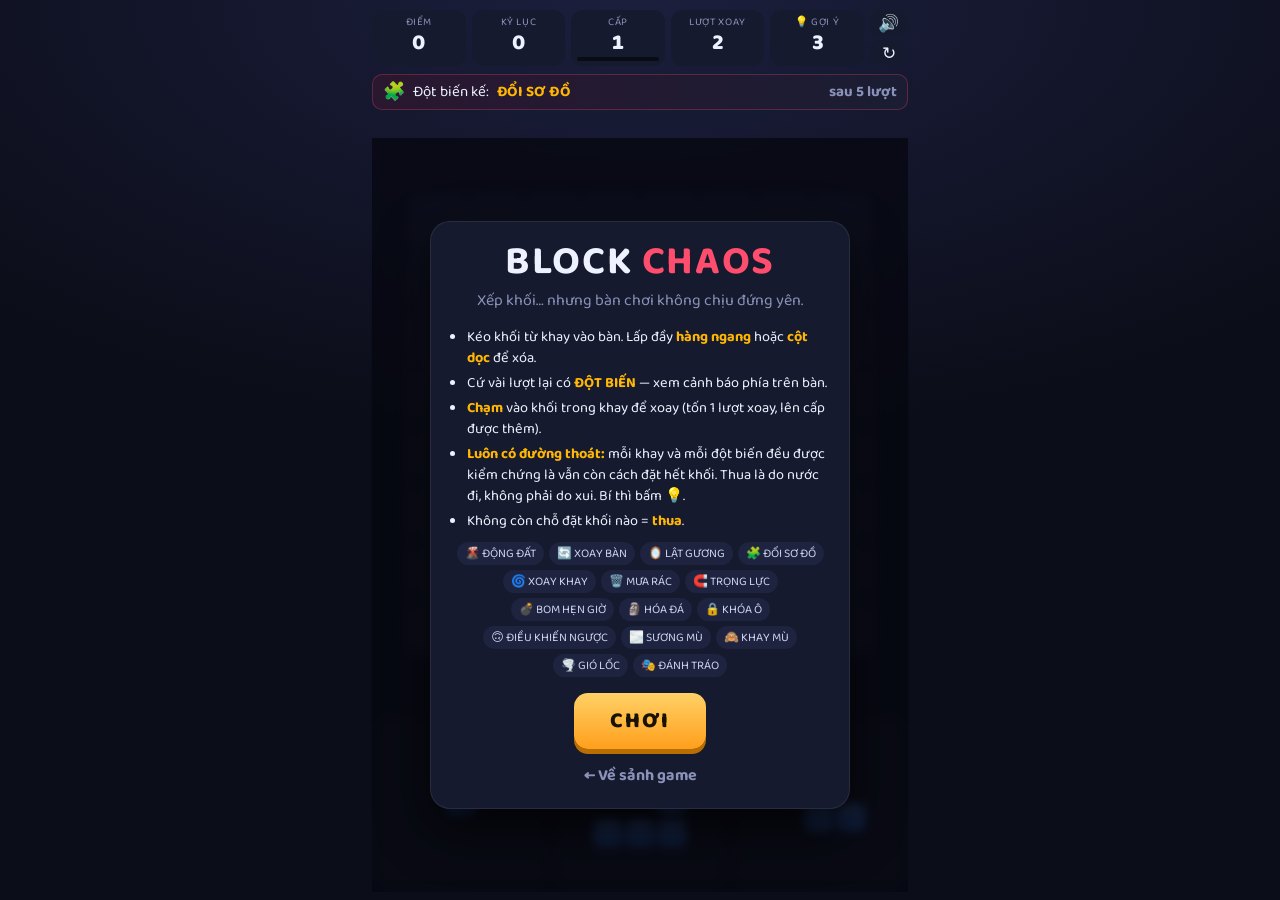
==== public/blockblast/index.html @ 665a6808 "basic game" ====
<!doctype html>
<html lang="vi">
<head>
  <meta charset="utf-8">
  <meta name="viewport" content="width=device-width, initial-scale=1, maximum-scale=1, user-scalable=no">
  <title>Block Chaos</title>
  <link rel="preconnect" href="https://fonts.googleapis.com">
  <link rel="preconnect" href="https://fonts.gstatic.com" crossorigin>
  <link href="https://fonts.googleapis.com/css2?family=Baloo+2:wght@500;700;800&display=swap" rel="stylesheet">
  <link rel="stylesheet" href="style.css">
</head>
<body>
  <div id="app">
    <header class="hud">
      <div class="stat"><span class="lbl">Điểm</span><span class="val" id="score">0</span></div>
      <div class="stat"><span class="lbl">Kỷ lục</span><span class="val" id="best">0</span></div>
      <div class="stat">
        <span class="lbl">Cấp</span><span class="val" id="level">1</span>
        <div class="bar"><i id="levelBar"></i></div>
      </div>
      <div class="stat" title="Chạm vào khối trong khay để xoay (phím R khi đang kéo)">
        <span class="lbl">Lượt xoay</span><span class="val" id="tokens">2</span>
      </div>
      <button class="stat hint" id="hintBtn" title="Chỉ ra một nước đi chắc chắn còn đường thoát">
        <span class="lbl">💡 Gợi ý</span><span class="val" id="hints">3</span>
      </button>
      <div class="btns">
        <button id="muteBtn" aria-label="Bật/tắt âm thanh">🔊</button>
        <button id="restartBtn" aria-label="Chơi lại">↻</button>
      </div>
    </header>

    <div class="status">
      <div id="next" class="next"></div>
      <div id="effects" class="effects"></div>
    </div>

    <div class="stage">
      <canvas id="cv"></canvas>

      <div id="banner" class="banner">
        <div class="b-tag"></div>
        <div class="b-icon"></div>
        <div class="b-name"></div>
        <div class="b-desc"></div>
        <div class="b-detail"></div>
      </div>

      <div id="overlay" class="overlay">
        <div id="startCard" class="card">
          <h1>BLOCK <span>CHAOS</span></h1>
          <p class="sub">Xếp khối… nhưng bàn chơi không chịu đứng yên.</p>
          <ul class="rules">
            <li>Kéo khối từ khay vào bàn. Lấp đầy <b>hàng ngang</b> hoặc <b>cột dọc</b> để xóa.</li>
            <li>Cứ vài lượt lại có <b>ĐỘT BIẾN</b> — xem cảnh báo phía trên bàn.</li>
            <li><b>Chạm</b> vào khối trong khay để xoay (tốn 1 lượt xoay, lên cấp được thêm).</li>
            <li><b>Luôn có đường thoát:</b> mỗi khay và mỗi đột biến đều được kiểm chứng là vẫn còn cách đặt hết khối. Thua là do nước đi, không phải do xui. Bí thì bấm 💡.</li>
            <li>Không còn chỗ đặt khối nào = <b>thua</b>.</li>
          </ul>
          <div id="mutList" class="mut-list"></div>
          <button id="startBtn" class="big">CHƠI</button>
          <a class="home" href="../">← Về sảnh game</a>
        </div>

        <div id="overCard" class="card" hidden>
          <h1 class="over">TOANG RỒI!</h1>
          <p class="sub" id="overReason">Không còn chỗ cho khối nào.</p>
          <div class="final"><span id="finalScore">0</span><small id="newBest" hidden>KỶ LỤC MỚI!</small></div>
          <div class="stats">
            <div><b id="stLevel">1</b><span>cấp</span></div>
            <div><b id="stLines">0</b><span>hàng xóa</span></div>
            <div><b id="stMuts">0</b><span>đột biến</span></div>
            <div><b id="stMoves">0</b><span>lượt</span></div>
          </div>
          <button id="againBtn" class="big">CHƠI LẠI</button>
          <a class="home" href="../">← Về sảnh game</a>
        </div>
      </div>
    </div>
  </div>
  <script src="game.js"></script>
</body>
</html>
---- public/blockblast/style.css ----
:root {
  --bg: #0b0d18;
  --panel: #161a2e;
  --panel-2: #1e2340;
  --text: #eef1ff;
  --muted: #8a92b9;
  --accent: #ffb703;
  --danger: #ff4d6d;
  --cyan: #4cc9f0;
}

* { box-sizing: border-box; margin: 0; padding: 0; }

html, body {
  height: 100%;
  background: radial-gradient(120% 80% at 50% 0%, #1b1f3d 0%, var(--bg) 60%);
  background-color: var(--bg);
  color: var(--text);
  font-family: 'Baloo 2', system-ui, -apple-system, 'Segoe UI', sans-serif;
  overflow: hidden;
  user-select: none;
  -webkit-user-select: none;
  -webkit-tap-highlight-color: transparent;
}

#app {
  max-width: 560px;
  height: 100%;
  margin: 0 auto;
  display: flex;
  flex-direction: column;
  padding: 10px 12px calc(8px + env(safe-area-inset-bottom));
}

/* ---------- HUD ---------- */
.hud { display: flex; gap: 6px; }

.stat {
  flex: 1;
  min-width: 0;
  background: var(--panel);
  border-radius: 12px;
  padding: 4px 6px 5px;
  display: flex;
  flex-direction: column;
  align-items: center;
}
button.stat { border: 0; color: inherit; font: inherit; cursor: pointer; }
button.stat:hover { background: var(--panel-2); }
.lbl { font-size: 10.5px; text-transform: uppercase; letter-spacing: .06em; color: var(--muted); white-space: nowrap; }
.val { font-size: 22px; font-weight: 800; line-height: 1.1; font-variant-numeric: tabular-nums; }
.val.bump { animation: bump .35s ease; }
.bar { width: 100%; height: 4px; background: #0008; border-radius: 2px; overflow: hidden; margin-top: 2px; }
.bar i { display: block; height: 100%; width: 0; background: var(--accent); transition: width .3s; }

.btns { display: flex; flex-direction: column; gap: 4px; }
.btns button {
  width: 38px; flex: 1;
  border: 0; border-radius: 10px;
  background: var(--panel); color: var(--text);
  font-size: 17px; cursor: pointer;
}
.btns button:hover { background: var(--panel-2); }

/* ---------- Trạng thái đột biến ---------- */
.status { height: 64px; margin-top: 8px; overflow: hidden; }

.next {
  display: flex; align-items: center; gap: 8px;
  background: linear-gradient(90deg, #2a1730, #1a1d33);
  border: 1px solid #ff4d6d44;
  border-radius: 10px;
  padding: 3px 10px;
  font-size: 15px;
  white-space: nowrap;
}
.next .ico { font-size: 18px; }
.next b { color: var(--accent); letter-spacing: .03em; }
.next .cnt { margin-left: auto; color: var(--muted); font-weight: 700; }
.next.urgent { border-color: var(--danger); animation: pulse .5s infinite alternate; }
.next.urgent .cnt { color: var(--danger); }

.effects { display: flex; gap: 6px; margin-top: 5px; flex-wrap: nowrap; overflow: hidden; }
.chip {
  font-size: 13px; font-weight: 700;
  padding: 1px 9px;
  border-radius: 999px;
  background: #4cc9f022; color: var(--cyan);
  border: 1px solid #4cc9f055;
  white-space: nowrap;
}
.chip.bad { background: #ff4d6d22; color: #ff8fa3; border-color: #ff4d6d55; }
.chip.good { background: #ffb70322; color: var(--accent); border-color: #ffb70355; }

/* ---------- Sân chơi ---------- */
.stage { position: relative; flex: 1; min-height: 0; }
canvas { position: absolute; inset: 0; width: 100%; height: 100%; display: block; touch-action: none; }

.banner {
  position: absolute; left: 50%; top: 36%;
  transform: translate(-50%, -50%);
  width: min(92%, 420px);
  padding: 14px 18px 16px;
  text-align: center;
  background: rgba(16, 12, 30, .92);
  border: 2px solid var(--danger);
  border-radius: 18px;
  box-shadow: 0 0 40px #ff4d6d66, 0 10px 30px #0009;
  opacity: 0;
  pointer-events: none;
  z-index: 4;
}
.banner.show { animation: bannerIn 1.9s ease forwards; }
.b-tag { font-size: 12px; font-weight: 800; letter-spacing: .2em; color: var(--danger); }
.b-tag:empty { display: none; }
.b-icon { font-size: 40px; line-height: 1.1; }
.b-name { font-size: 28px; font-weight: 800; color: var(--accent); letter-spacing: .04em; line-height: 1.1; }
.b-desc { font-size: 15px; color: #cfd4f0; margin-top: 4px; }
.b-detail { font-size: 14px; font-weight: 700; color: var(--cyan); margin-top: 2px; }
.b-detail:empty { display: none; }

/* ---------- Overlay ---------- */
.overlay {
  position: absolute; inset: 0;
  display: flex; align-items: center; justify-content: center;
  background: rgba(8, 9, 18, .84);
  backdrop-filter: blur(5px);
  -webkit-backdrop-filter: blur(5px);
  z-index: 5;
  padding: 12px;
}
.overlay[hidden], .card[hidden], [hidden] { display: none !important; }

.card {
  width: 100%; max-width: 420px; max-height: 100%;
  overflow-y: auto;
  background: var(--panel);
  border: 1px solid #ffffff14;
  border-radius: 20px;
  padding: 20px 18px;
  text-align: center;
  box-shadow: 0 20px 50px #000a;
}
.card h1 { font-size: 40px; line-height: 1; letter-spacing: .04em; }
.card h1 span { color: var(--danger); }
.card h1.over { color: var(--danger); }
.sub { color: var(--muted); margin-top: 6px; }

.rules { text-align: left; margin: 14px 0 10px; padding-left: 18px; font-size: 14.5px; line-height: 1.45; }
.rules li { margin-bottom: 4px; }
.rules b { color: var(--accent); }

.mut-list { display: flex; flex-wrap: wrap; gap: 5px; justify-content: center; margin: 6px 0 16px; }
.mut-list span { font-size: 12px; padding: 2px 8px; border-radius: 999px; background: var(--panel-2); color: #cfd4f0; }

.big {
  border: 0; border-radius: 14px;
  padding: 10px 36px;
  font: inherit; font-size: 22px; font-weight: 800; letter-spacing: .08em;
  color: #1a1200;
  background: linear-gradient(180deg, #ffd166, #ff9f1c);
  box-shadow: 0 5px 0 #b86e00;
  cursor: pointer;
}
.home { display: block; margin-top: 14px; color: var(--muted); font-weight: 700; text-decoration: none; }
.home:hover { color: var(--text); }
.big:active { transform: translateY(3px); box-shadow: 0 2px 0 #b86e00; }

.final { margin: 14px 0 6px; }
.final span { font-size: 54px; font-weight: 800; line-height: 1; color: var(--accent); display: block; }
.final small { color: var(--cyan); font-weight: 800; letter-spacing: .1em; }
.stats { display: grid; grid-template-columns: repeat(4, 1fr); gap: 6px; margin: 12px 0 18px; }
.stats div { background: var(--panel-2); border-radius: 10px; padding: 6px 2px; display: flex; flex-direction: column; }
.stats b { font-size: 20px; }
.stats span { font-size: 11px; color: var(--muted); }

@keyframes pulse { from { box-shadow: 0 0 0 #ff4d6d00; } to { box-shadow: 0 0 14px #ff4d6daa; } }
@keyframes bump { 0% { transform: scale(1); } 40% { transform: scale(1.25); } 100% { transform: scale(1); } }
@keyframes bannerIn {
  0%   { opacity: 0; transform: translate(-50%, -50%) scale(.4) rotate(-8deg); }
  10%  { opacity: 1; transform: translate(-50%, -50%) scale(1.08) rotate(2deg); }
  18%  { transform: translate(-50%, -50%) scale(1) rotate(0); }
  80%  { opacity: 1; transform: translate(-50%, -50%) scale(1); }
  100% { opacity: 0; transform: translate(-50%, -62%) scale(.96); }
}

@media (max-width: 380px) {
  .val { font-size: 19px; }
  .next { font-size: 13.5px; }
  .card h1 { font-size: 34px; }
}
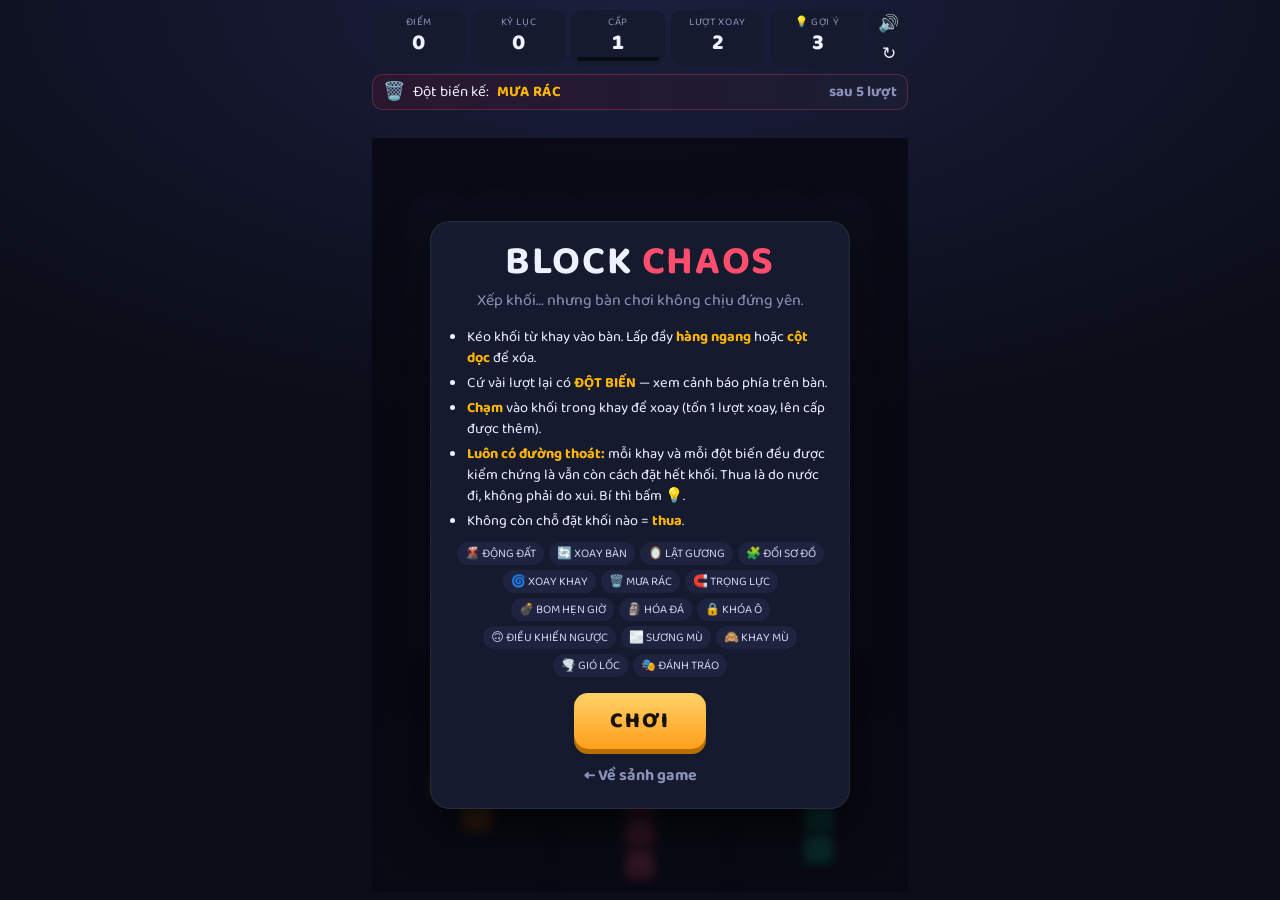
==== commit c97444f9: "brick and 2048" ====
--- a/public/blockblast/index.html
+++ b/public/blockblast/index.html
@@ -7,7 +7,7 @@
   <link rel="preconnect" href="https://fonts.googleapis.com">
   <link rel="preconnect" href="https://fonts.gstatic.com" crossorigin>
   <link href="https://fonts.googleapis.com/css2?family=Baloo+2:wght@500;700;800&display=swap" rel="stylesheet">
-  <link rel="stylesheet" href="style.css">
+  <link rel="stylesheet" href="../shared/arcade.css">
 </head>
 <body>
   <div id="app">
@@ -72,12 +72,14 @@
             <div><b id="stMuts">0</b><span>đột biến</span></div>
             <div><b id="stMoves">0</b><span>lượt</span></div>
           </div>
+          <div id="revive"></div>
           <button id="againBtn" class="big">CHƠI LẠI</button>
           <a class="home" href="../">← Về sảnh game</a>
         </div>
       </div>
     </div>
   </div>
+  <script src="../shared/revive.js"></script>
   <script src="game.js"></script>
 </body>
 </html>
--- a/public/shared/arcade.css
+++ b/public/shared/arcade.css
@@ -0,0 +1,213 @@
+:root {
+  --bg: #0b0d18;
+  --panel: #161a2e;
+  --panel-2: #1e2340;
+  --text: #eef1ff;
+  --muted: #8a92b9;
+  --accent: #ffb703;
+  --danger: #ff4d6d;
+  --cyan: #4cc9f0;
+}
+
+* { box-sizing: border-box; margin: 0; padding: 0; }
+
+html, body {
+  height: 100%;
+  background: radial-gradient(120% 80% at 50% 0%, #1b1f3d 0%, var(--bg) 60%);
+  background-color: var(--bg);
+  color: var(--text);
+  font-family: 'Baloo 2', system-ui, -apple-system, 'Segoe UI', sans-serif;
+  overflow: hidden;
+  user-select: none;
+  -webkit-user-select: none;
+  -webkit-tap-highlight-color: transparent;
+}
+
+#app {
+  max-width: 560px;
+  height: 100%;
+  margin: 0 auto;
+  display: flex;
+  flex-direction: column;
+  padding: 10px 12px calc(8px + env(safe-area-inset-bottom));
+}
+
+/* ---------- HUD ---------- */
+.hud { display: flex; gap: 6px; }
+
+.stat {
+  flex: 1;
+  min-width: 0;
+  background: var(--panel);
+  border-radius: 12px;
+  padding: 4px 6px 5px;
+  display: flex;
+  flex-direction: column;
+  align-items: center;
+}
+button.stat { border: 0; color: inherit; font: inherit; cursor: pointer; }
+button.stat:hover { background: var(--panel-2); }
+.lbl { font-size: 10.5px; text-transform: uppercase; letter-spacing: .06em; color: var(--muted); white-space: nowrap; }
+.val { font-size: 22px; font-weight: 800; line-height: 1.1; font-variant-numeric: tabular-nums; }
+.val.bump { animation: bump .35s ease; }
+.bar { width: 100%; height: 4px; background: #0008; border-radius: 2px; overflow: hidden; margin-top: 2px; }
+.bar i { display: block; height: 100%; width: 0; background: var(--accent); transition: width .3s; }
+
+.btns { display: flex; flex-direction: column; gap: 4px; }
+.btns button {
+  width: 38px; flex: 1;
+  border: 0; border-radius: 10px;
+  background: var(--panel); color: var(--text);
+  font-size: 17px; cursor: pointer;
+}
+.btns button:hover { background: var(--panel-2); }
+
+/* ---------- Trạng thái đột biến ---------- */
+.status { height: 64px; margin-top: 8px; overflow: hidden; }
+
+.next {
+  display: flex; align-items: center; gap: 8px;
+  background: linear-gradient(90deg, #2a1730, #1a1d33);
+  border: 1px solid #ff4d6d44;
+  border-radius: 10px;
+  padding: 3px 10px;
+  font-size: 15px;
+  white-space: nowrap;
+}
+.next .ico { font-size: 18px; }
+.next b { color: var(--accent); letter-spacing: .03em; }
+.next .cnt { margin-left: auto; color: var(--muted); font-weight: 700; }
+.next.urgent { border-color: var(--danger); animation: pulse .5s infinite alternate; }
+.next.urgent .cnt { color: var(--danger); }
+
+.effects { display: flex; gap: 6px; margin-top: 5px; flex-wrap: nowrap; overflow: hidden; }
+.chip {
+  font-size: 13px; font-weight: 700;
+  padding: 1px 9px;
+  border-radius: 999px;
+  background: #4cc9f022; color: var(--cyan);
+  border: 1px solid #4cc9f055;
+  white-space: nowrap;
+}
+.chip.bad { background: #ff4d6d22; color: #ff8fa3; border-color: #ff4d6d55; }
+.chip.good { background: #ffb70322; color: var(--accent); border-color: #ffb70355; }
+
+/* ---------- Sân chơi ---------- */
+.stage { position: relative; flex: 1; min-height: 0; }
+canvas { position: absolute; inset: 0; width: 100%; height: 100%; display: block; touch-action: none; }
+
+.banner {
+  position: absolute; left: 50%; top: 36%;
+  transform: translate(-50%, -50%);
+  width: min(92%, 420px);
+  padding: 14px 18px 16px;
+  text-align: center;
+  background: rgba(16, 12, 30, .92);
+  border: 2px solid var(--danger);
+  border-radius: 18px;
+  box-shadow: 0 0 40px #ff4d6d66, 0 10px 30px #0009;
+  opacity: 0;
+  pointer-events: none;
+  z-index: 4;
+}
+.banner.show { animation: bannerIn 1.9s ease forwards; }
+.b-tag { font-size: 12px; font-weight: 800; letter-spacing: .2em; color: var(--danger); }
+.b-tag:empty { display: none; }
+.b-icon { font-size: 40px; line-height: 1.1; }
+.b-name { font-size: 28px; font-weight: 800; color: var(--accent); letter-spacing: .04em; line-height: 1.1; }
+.b-desc { font-size: 15px; color: #cfd4f0; margin-top: 4px; }
+.b-detail { font-size: 14px; font-weight: 700; color: var(--cyan); margin-top: 2px; }
+.b-detail:empty { display: none; }
+
+/* ---------- Overlay ---------- */
+.overlay {
+  position: absolute; inset: 0;
+  display: flex; align-items: center; justify-content: center;
+  background: rgba(8, 9, 18, .84);
+  backdrop-filter: blur(5px);
+  -webkit-backdrop-filter: blur(5px);
+  z-index: 5;
+  padding: 12px;
+}
+.overlay[hidden], .card[hidden], [hidden] { display: none !important; }
+
+.card {
+  width: 100%; max-width: 420px; max-height: 100%;
+  overflow-y: auto;
+  background: var(--panel);
+  border: 1px solid #ffffff14;
+  border-radius: 20px;
+  padding: 20px 18px;
+  text-align: center;
+  box-shadow: 0 20px 50px #000a;
+}
+.card h1 { font-size: 40px; line-height: 1; letter-spacing: .04em; }
+.card h1 span { color: var(--danger); }
+.card h1.over { color: var(--danger); }
+.sub { color: var(--muted); margin-top: 6px; }
+
+.rules { text-align: left; margin: 14px 0 10px; padding-left: 18px; font-size: 14.5px; line-height: 1.45; }
+.rules li { margin-bottom: 4px; }
+.rules b { color: var(--accent); }
+
+.mut-list { display: flex; flex-wrap: wrap; gap: 5px; justify-content: center; margin: 6px 0 16px; }
+.mut-list span { font-size: 12px; padding: 2px 8px; border-radius: 999px; background: var(--panel-2); color: #cfd4f0; }
+
+.big {
+  border: 0; border-radius: 14px;
+  padding: 10px 36px;
+  font: inherit; font-size: 22px; font-weight: 800; letter-spacing: .08em;
+  color: #1a1200;
+  background: linear-gradient(180deg, #ffd166, #ff9f1c);
+  box-shadow: 0 5px 0 #b86e00;
+  cursor: pointer;
+}
+.home { display: block; margin-top: 14px; color: var(--muted); font-weight: 700; text-decoration: none; }
+.home:hover { color: var(--text); }
+.big:active { transform: translateY(3px); box-shadow: 0 2px 0 #b86e00; }
+
+.final { margin: 14px 0 6px; }
+.final span { font-size: 54px; font-weight: 800; line-height: 1; color: var(--accent); display: block; }
+.final small { color: var(--cyan); font-weight: 800; letter-spacing: .1em; }
+.stats { display: grid; grid-template-columns: repeat(4, 1fr); gap: 6px; margin: 12px 0 18px; }
+.stats div { background: var(--panel-2); border-radius: 10px; padding: 6px 2px; display: flex; flex-direction: column; }
+.stats b { font-size: 20px; }
+.stats span { font-size: 11px; color: var(--muted); }
+
+.big.ghost { background: var(--panel-2); color: var(--text); box-shadow: 0 5px 0 #0c0e1c; font-size: 18px; padding: 8px 26px; }
+.card .row { display: flex; gap: 10px; justify-content: center; flex-wrap: wrap; margin-top: 14px; }
+
+/* ---------- Hồi sinh ---------- */
+.revive { display: flex; flex-wrap: wrap; gap: 6px; justify-content: center; margin: 0 0 16px; }
+.revive input {
+  flex: 1 1 160px; min-width: 0; max-width: 220px;
+  background: var(--bg); color: var(--text);
+  border: 1px solid #ffffff22; border-radius: 10px;
+  font: inherit; font-size: 15px; padding: 6px 10px;
+  user-select: text; -webkit-user-select: text;
+}
+.revive input:focus { outline: 2px solid var(--cyan); outline-offset: 1px; }
+.revive button {
+  border: 0; border-radius: 10px; padding: 6px 14px; cursor: pointer;
+  font: inherit; font-size: 15px; font-weight: 800;
+  background: #06d6a0; color: #022b20;
+}
+.revive-msg { flex-basis: 100%; min-height: 1.2em; font-size: 13px; color: #ff8fa3; }
+.revive.wrong { animation: wrong .35s ease; }
+@keyframes wrong { 20%, 60% { transform: translateX(-6px); } 40%, 80% { transform: translateX(6px); } }
+
+@keyframes pulse { from { box-shadow: 0 0 0 #ff4d6d00; } to { box-shadow: 0 0 14px #ff4d6daa; } }
+@keyframes bump { 0% { transform: scale(1); } 40% { transform: scale(1.25); } 100% { transform: scale(1); } }
+@keyframes bannerIn {
+  0%   { opacity: 0; transform: translate(-50%, -50%) scale(.4) rotate(-8deg); }
+  10%  { opacity: 1; transform: translate(-50%, -50%) scale(1.08) rotate(2deg); }
+  18%  { transform: translate(-50%, -50%) scale(1) rotate(0); }
+  80%  { opacity: 1; transform: translate(-50%, -50%) scale(1); }
+  100% { opacity: 0; transform: translate(-50%, -62%) scale(.96); }
+}
+
+@media (max-width: 380px) {
+  .val { font-size: 19px; }
+  .next { font-size: 13.5px; }
+  .card h1 { font-size: 34px; }
+}
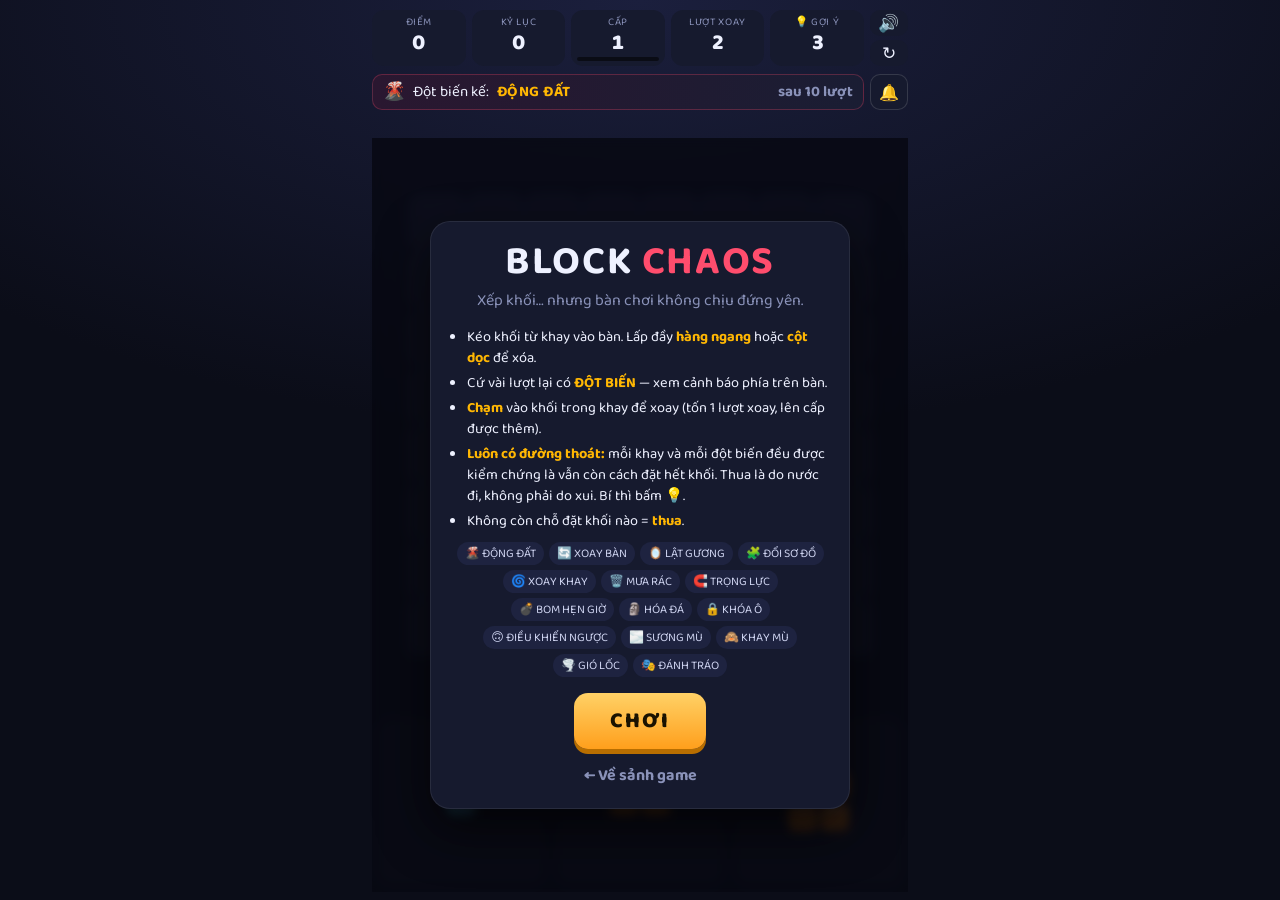
==== commit b3bb4065: "new" ====
--- a/public/blockblast/index.html
+++ b/public/blockblast/index.html
@@ -80,6 +80,7 @@
     </div>
   </div>
   <script src="../shared/revive.js"></script>
+  <script src="../shared/notify.js"></script>
   <script src="game.js"></script>
 </body>
 </html>
--- a/public/shared/arcade.css
+++ b/public/shared/arcade.css
@@ -177,6 +177,35 @@
 .big.ghost { background: var(--panel-2); color: var(--text); box-shadow: 0 5px 0 #0c0e1c; font-size: 18px; padding: 8px 26px; }
 .card .row { display: flex; gap: 10px; justify-content: center; flex-wrap: wrap; margin-top: 14px; }
 
+/* ---------- Thông báo gọn (nút 🔕) ---------- */
+.status-row { display: flex; gap: 6px; align-items: stretch; }
+.status-row .next { flex: 1; min-width: 0; }
+.quiet-btn {
+  flex: none; width: 38px;
+  border: 1px solid #ffffff22; border-radius: 10px;
+  background: var(--panel); color: var(--text);
+  font-size: 16px; cursor: pointer;
+}
+.quiet-btn:hover { background: var(--panel-2); }
+
+body.quiet-banners .banner {
+  top: 6px;
+  transform: translateX(-50%);
+  width: auto; max-width: 94%;
+  display: flex; align-items: center; gap: 8px;
+  padding: 4px 12px;
+  text-align: left; white-space: nowrap; overflow: hidden;
+  border-width: 1px; border-radius: 999px;
+  box-shadow: none;
+}
+body.quiet-banners .banner .b-tag,
+body.quiet-banners .banner .b-desc { display: none; }
+body.quiet-banners .banner .b-icon { font-size: 18px; }
+body.quiet-banners .banner .b-name { font-size: 16px; }
+body.quiet-banners .banner .b-detail { font-size: 13px; margin: 0; overflow: hidden; text-overflow: ellipsis; }
+body.quiet-banners .banner.show { animation: bannerQuiet 2.6s ease forwards; }
+@keyframes bannerQuiet { 0% { opacity: 0; } 8% { opacity: 1; } 85% { opacity: 1; } 100% { opacity: 0; } }
+
 /* ---------- Hồi sinh ---------- */
 .revive { display: flex; flex-wrap: wrap; gap: 6px; justify-content: center; margin: 0 0 16px; }
 .revive input {
